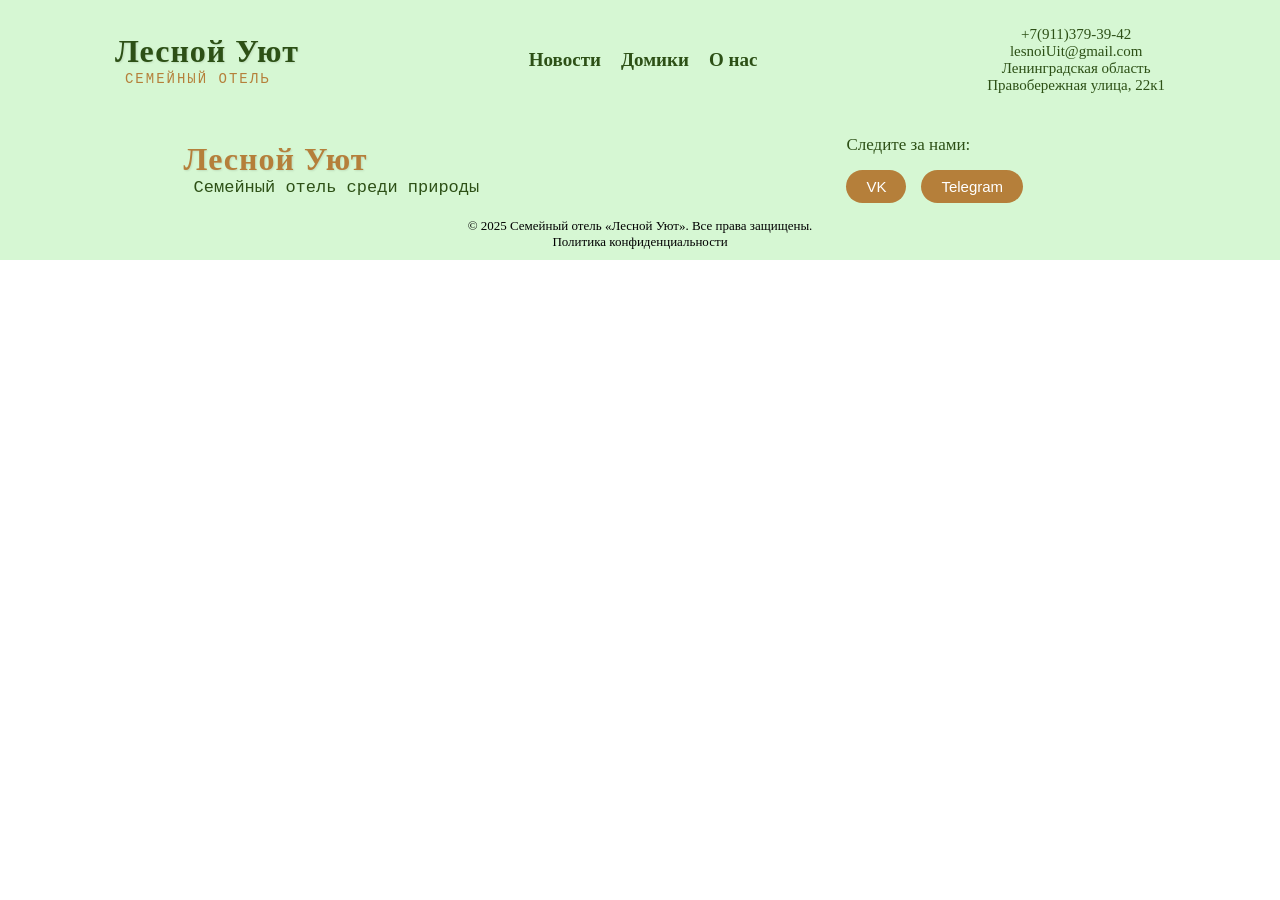
==== about.html @ c1853cf2 "add header and footer in other html" ====
<!DOCTYPE html>
<html lang="ru">
<head>
    <meta charset="UTF-8">
    <meta name="viewport" content="width=device-width, initial-scale=1.0">
    <title>Document</title>
    <link rel="stylesheet" href="static/css/style.css"/>
</head>
<body>
    <header class="header">
        <a href="/index.html" class="header_link">
            <div class="header_container">
                <h1 class="header_title">Лесной Уют</h1>
                <h5 class="header_title_2">Семейный отель</h5>
            </div>
        </a>
        <nav class="header_nav">
            <ul class="header_ul">
                <li><a href="/news.html" class="header_li">Новости</a></li>
                <li><a href="/service/catalog.html" class="header_li">Домики</a></li>
                <li><a href="/about.html" class="header_li">О нас</a></li>
            </ul>
        </nav>
        <address class="header_address">
            <a class="phone" href="tel:+70000000000">+7(911)379-39-42</a>
            <a class="mail" href="mailto:mail@example.com">lesnoiUit@gmail.com</a>
            <a class="address">Ленинградская область</a>
            <a class="address">Правобережная улица, 22к1</a>
        </address>
    </header>
    <main class="main">
        
    </main>
    <footer class="footer">
        <div class="footer_container">
            <div class="footer_main">
                <div class="footer_logo">
                    <h3 class="footer_title">Лесной Уют</h3>
                    <p class="footer_subtitle">Семейный отель среди природы</p>
                </div>
                <div class="footer_social">
                    <p class="social_text">Следите за нами:</p>
                    <div class="social_links">
                        <button href="#" class="social_link"><a href="https://vk.com/" class="link_text">VK</a></button>
                        <button href="#" class="social_link"><a a href="https://web.telegram.org/" class="link_text">Telegram</a></button>
                    </div>
                </div>
            </div>
            <div class="footer_bottom">
                <p class="copyright">© 2025 Семейный отель «Лесной Уют». Все права защищены.</p>
                <a href="#" class="privacy_link">Политика конфиденциальности</a>
            </div>
        </div>
    </footer>
</body>
</html>
---- static/css/style.css ----
* { margin: 0; padding: 0; box-sizing: border-box; }

body {
    max-width: 1600px;
    width: 100%;
    margin-left: 0;
    padding: 0;
}

.header {
    display: flex;
    flex-direction: row;
    justify-content: space-around;
    align-items: center;
    height: 120px;
    max-width: 100%;
    background-color: #d6f7d3;
    color: black;
}

.header_container {
    display: flex;
    flex-direction: column;
    gap: 0.5px;
    font-family: "Courier New", monospace;
}

.header_title {
    font-family: "Georgia", serif;
    font-size: 32px;
    color: #2d5016;
    letter-spacing: 1px;
    text-shadow: 1px 1px 2px rgba(0, 0, 0, 0.1);
} 

.header_title_2 {
    font-size: 14px;
    color: #b57f3a;
    font-weight: 500;
    letter-spacing: 2px;
    text-transform: uppercase;
    position: relative;
    padding-left: 10px;
}


.header_ul {
    display: flex;
    flex-direction: row;
    gap: 20px;
    list-style-type: none;
}

.header_li {
    text-decoration: none;
    color: #2d5016;
    font-size: 19px;
    font-weight: 600;
    padding: 8px 0;
}

.header_li:hover {
    text-decoration: underline;
    color: #5d401a;
}

.header_link {
    text-decoration: none;
    color: inherit;
    display: inline-block;
}

.header_link:hover .header_container {
    opacity: 0.8;
}

.header_address {
    display: flex;
    flex-direction: column;
}

.header_address {
    font-style: normal;
    font-size: 15px;
    color: #2d5016;
    text-align: center;
}

.phone,
.mail {
    text-decoration: none;
    color: #2d5016;
}

.main {
    max-width: 100%;
}

.main_photo {
    height: 710px;
    background-image: url(../images/les2.jpg);
    background-repeat: no-repeat;
    object-fit: contain;
    object-position: bottom;
    background-size: 100% auto;
    display: flex;
    flex-direction: column;
    align-items: start;
    justify-content: center;
    gap: 25px;
    padding-left: 10%;
}


.section_text {
    color: white;
    font-family: "Georgia", serif;
    font-size: 4.5rem;
    text-shadow: 2px 2px 8px rgba(0, 0, 0, 0.5);
    line-height: 1.2;
    max-width: 800px;
}

.section_button {
    display: inline-block;
    padding: 18px 45px;
    background: linear-gradient(135deg, #b57f3a 0%, #d4a259 100%);
    color: white;
    text-decoration: none;
    font-size: 18px;
    font-weight: 600;
    border-radius: 12px;
    transition: all 0.3s ease;
    text-transform: uppercase;
    letter-spacing: 1.5px;
    border: none;
    cursor: pointer;
    box-shadow: 0 6px 20px rgba(181, 127, 58, 0.3);
}
.main_osoben {
    max-width: 1200px;
    padding: 100px 20px;
    margin: 0 auto;
    display: flex;
    flex-direction: column;
    align-items: center;
    gap: 60px;
}

.osoben_title {
    text-align: center;
    font-family: "Georgia", serif;
    font-size: 42px;
    color: #2d5016;
    margin-bottom: 20px;
    position: relative;
    padding-bottom: 20px;
}

.osoben_title::after {
    content: '';
    position: absolute;
    bottom: 0;
    left: 50%;
    transform: translateX(-50%);
    width: 100px;
    height: 3px;
    background: linear-gradient(90deg, #b57f3a, #e0a95c);
    border-radius: 2px;
}

.osoben_container {
    display: flex;
    justify-content: center;
    gap: 40px;
    flex-wrap: wrap;
}

.family,
.nature,
.kitchen {
    flex: 1;
    min-width: 300px;
    max-width: 380px;
    display: flex;
    flex-direction: column;
    align-items: center;
    background: white;
    border-radius: 25px;
    padding: 40px 30px;
    box-shadow: 0 15px 35px rgba(139, 195, 74, 0.1);
    transition: all 0.4s ease;
    border: 1px solid rgba(139, 195, 74, 0.1);
    position: relative;
    overflow: hidden;
}


.image_osoben {
    width: 100px;
    height: 100px;
    margin: 0 auto 25px;
    border-radius: 50%;
    border: 4px solid #f0faef;
    box-shadow: 0 5px 15px rgba(0, 0, 0, 0.1);
    object-fit: cover;
    transition: transform 0.3s ease;
}

.osoben_container_title {
    font-family: "Georgia", serif;
    font-size: 24px;
    color: #2d5016;
    margin-bottom: 20px;
    font-weight: 600;
}

.osoben_text {
    width: 100%;
    color: #666;
    font-size: 16px;
    line-height: 1.7;
    text-align: center;
    margin-top: 10px; 
}
.main_domiki {
    max-width: 100%;
    padding: 80px 20px;
    margin: 0 auto;
    display: flex;
    flex-direction: column;
    align-items: center;
    gap: 50px;
    background: linear-gradient(135deg, #f0faef 0%, #e8f5e8 100%);
    position: relative;
    overflow: hidden;
}

.title_container {
    text-align: center;
    max-width: 900px;
    margin-bottom: 20px;
}

.domiki_title {
    font-family: "Georgia", serif;
    font-size: 42px;
    color: #2d5016;
    margin-bottom: 20px;
    position: relative;
    padding-bottom: 15px;
}

.domiki_title::after {
    content: '';
    position: absolute;
    bottom: 0;
    left: 50%;
    transform: translateX(-50%);
    width: 150px;
    height: 3px;
    background: linear-gradient(90deg, #b57f3a, #e0a95c);
    border-radius: 2px;
}

.domiki_title_5 {
    color: #5a5a5a;
    font-family: "Segoe UI", Tahoma, Geneva, Verdana, sans-serif;
    font-size: 18px;
    line-height: 1.7;
    width: 80%;
    max-width: 800px;
    margin: 0 auto;
    text-align: center;
    font-weight: 400;
}

.domiki_container {
    width: 90%;
    max-width: 1400px;
    display: grid;
    grid-template-columns: repeat(auto-fit, minmax(350px, 1fr));
    gap: 40px;
    margin: 0 auto;
    padding: 20px;
}

.safari,
.sfera,
.derevo,
.izb,
.shater,
.derevo_2 {
    display: flex;
    flex-direction: column;
    align-items: center;
    gap: 20px;
    background-color: white;
    border-radius: 20px;
    padding: 25px;
    box-shadow: 0 10px 30px rgba(139, 195, 74, 0.1);
    transition: all 0.4s cubic-bezier(0.175, 0.885, 0.32, 1.275);
    border: 1px solid rgba(139, 195, 74, 0.2);
    position: relative;
    overflow: hidden;
}

.image_domiki {
    width: 100%;
    height: 250px;
    object-fit: cover;
    border-radius: 15px;
    transition: transform 0.5s ease;
    box-shadow: 0 5px 15px rgba(0, 0, 0, 0.1);
}

.domiki_text {
    width: 90%;
    color: #5a5a5a;
    font-family: "Segoe UI", Tahoma, Geneva, Verdana, sans-serif;
    font-size: 16px;
    line-height: 1.6;
    text-align: center;
    margin: 10px 0;
    flex-grow: 1;
}

.domiki_button {
    display: inline-block;
    padding: 14px 35px;
    background: linear-gradient(135deg, #b57f3a 0%, #d4a259 100%);
    color: white;
    text-decoration: none;
    font-size: 14px;
    font-weight: 600;
    border-radius: 12px;
    transition: all 0.3s ease;
    text-transform: uppercase;
    letter-spacing: 1px;
    border: none;
    cursor: pointer;
    margin-top: 10px;
    box-shadow: 0 4px 15px rgba(181, 127, 58, 0.3);
    position: relative;
    overflow: hidden;
    width: 80%;
    max-width: 200px;
}

.safari::after {
    content: 'С банькой';
    position: absolute;
    top: 20px;
    left: -30px;
    background: #b57f3a;
    color: white;
    padding: 5px 35px;
    transform: rotate(-45deg);
    font-size: 12px;
    font-weight: 600;
    letter-spacing: 1px;
}

.sfera::after {
    content: 'Панорама';
    position: absolute;
    top: 20px;
    left: -30px;
    background: #8bc34a;
    color: white;
    padding: 5px 35px;
    transform: rotate(-45deg);
    font-size: 12px;
    font-weight: 600;
    letter-spacing: 1px;
}

.main_svazi {
    max-width: 1600px;
    padding: 80px 20px;
    margin: 0 auto;
    display: flex;
    flex-direction: column;
    align-items: center;
    border-radius: 20px;
    box-shadow: 0 10px 30px rgba(139, 195, 74, 0.1);
    margin-top: 50px;
}

.svazi_container {
    padding-top: 10px;
    text-align: center;
    display: flex;
    flex-direction: column;
    gap: 25px;
    max-width: 800px;
    margin-bottom: 40px;
}

.svazi_title {
    font-family: "Georgia", serif;
    font-size: 36px;
    color: #2d5016;
    margin-bottom: 20px;
    position: relative;
    padding-bottom: 15px;
}

.svazi_title::after {
    content: '';
    position: absolute;
    bottom: 0;
    left: 50%;
    transform: translateX(-50%);
    width: 100px;
    height: 3px;
    background: linear-gradient(90deg, #b57f3a, #e0a95c);
    border-radius: 2px;
}

.svazi_text {
    color: #5a5a5a;
    font-family: "Segoe UI", Tahoma, Geneva, Verdana, sans-serif;
    font-size: 18px;
    line-height: 1.7;
    text-align: center;
    max-width: 700px;
    margin: 0 auto;
}

.svazi_text:first-of-type {
    font-size: 20px;
    color: #3a3a3a;
    font-weight: 500;
}

.svazi_tabl {
    margin-top: 30px;
    display: flex;
    flex-direction: column;
    align-items: center;
    gap: 30px;
    width: 90%;
    max-width: 600px;
    background-color: linear-gradient(135deg, #f0faef 0%, #e8f5e8 100%);
    padding: 40px;
    border-radius: 20px;
    box-shadow: 0 8px 25px rgba(139, 195, 74, 0.15);
    border: 1px solid rgba(181, 127, 58, 0.1);
    transition: transform 0.3s ease, box-shadow 0.3s ease;
}

.tabl_title {
    font-family: "Georgia", serif;
    font-size: 28px;
    color: #2d5016;
    font-weight: 600;
    margin-bottom: 10px;
    text-align: center;
}

.svazi_tabl input,
.svazi_tabl textarea {
    width: 100%;
    padding: 16px 20px;
    background-color: #fff9f0;
    border: 2px solid #e8d4b8;
    border-radius: 12px;
    font-family: "Segoe UI", Tahoma, Geneva, Verdana, sans-serif;
    font-size: 16px;
    color: #333;
    transition: all 0.3s ease;
    box-sizing: border-box;
}



.svazi_tabl input::placeholder,
.svazi_tabl textarea::placeholder {
    color: #8a8a8a;
    font-family: "Segoe UI", Tahoma, Geneva, Verdana, sans-serif;
    font-size: 15px;
    opacity: 0.8;
}

.svazi_tabl textarea {
    height: 180px;
    resize: vertical;
    min-height: 120px;
    line-height: 1.5;
    margin-bottom: 10px;
}


.tabl_button {
    display: inline-block;
    padding: 18px 45px;
    background: linear-gradient(135deg, #b57f3a 0%, #d4a259 100%);
    color: white;
    text-decoration: none;
    font-size: 16px;
    font-weight: 600;
    border-radius: 12px;
    transition: all 0.3s ease;
    text-transform: uppercase;
    letter-spacing: 1px;
    border: none;
    cursor: pointer;
    margin-top: 10px;
    box-shadow: 0 4px 15px rgba(181, 127, 58, 0.3);
    position: relative;
    overflow: hidden;
}

.footer {
    max-width: 100%;
    height: 140px;
    background-color: #d6f7d3;
    display: flex;
    flex-direction: column;
}

.footer_main {
    display: flex;
    flex-direction: row;
    align-items: center;
    justify-content: space-around;
}

.footer_logo {
    display: flex;
    flex-direction: column;
    gap: 0.5px;
    font-family: "Courier New", monospace;
    margin-top: 15px;
}

.footer_title {
    font-family: "Georgia", serif;
    font-size: 32px;
    color: #b57f3a;
    letter-spacing: 1px;
    text-shadow: 1px 1px 2px rgba(0, 0, 0, 0.1);
}

.footer_subtitle {
    font-family: "Courier New", monospace;
    font-size: 17px;
    color: #2d5016;
    font-weight: 500;
    padding-left: 10px;
}

.footer_social {
    min-width: 250px;
    margin-top: 15px;
}

.social_text {
    color: #2d5016;
    font-weight: 500;
    margin-bottom: 15px;
    font-size: 17px;
    align-items: center;
}

.social_links {
    display: flex;
    gap: 15px;
}

.social_link {
    border: none;
    display: inline-block;
    padding: 8px 20px;
    background-color: #b57f3a;
    border-radius: 20px;
    font-size: 14px;
}

.link_text {
    text-decoration: none;
    color: white;
    font-size: 15px;
    font-weight: 500;
}

.footer_bottom {
    display: flex;
    flex-direction: column;
    align-items: center;
    padding-top: 15px;
    font-size: 13px;
}

.privacy_link {
    text-decoration: none;
    color: black;
}
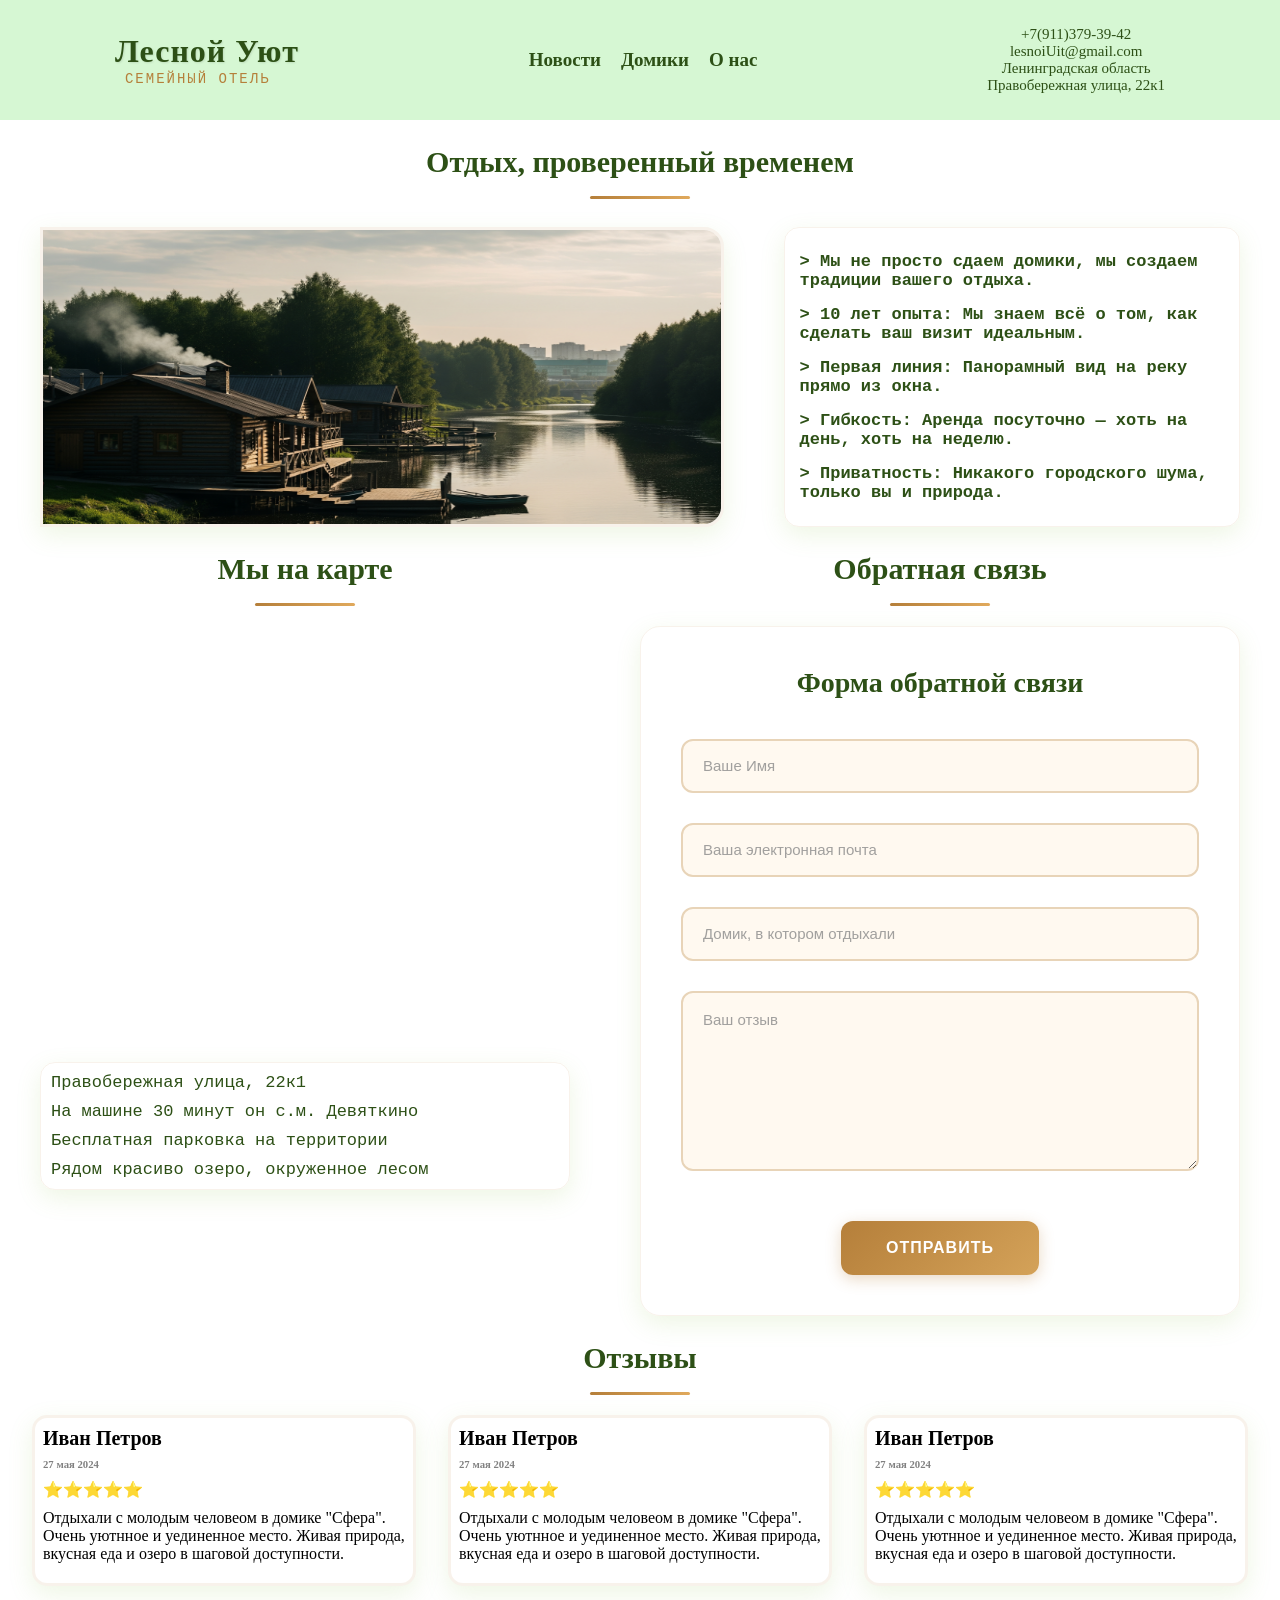
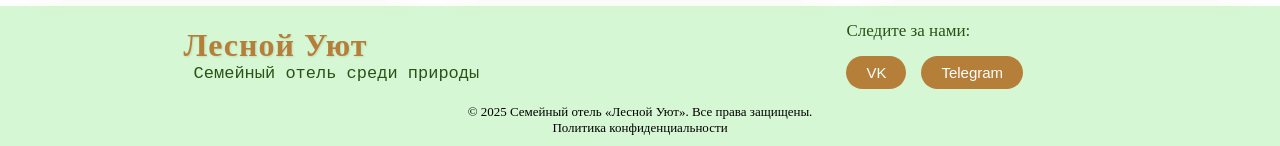
==== commit f9a32b9d: "about" ====
--- a/about.html
+++ b/about.html
@@ -5,6 +5,7 @@
     <meta name="viewport" content="width=device-width, initial-scale=1.0">
     <title>Document</title>
     <link rel="stylesheet" href="static/css/style.css"/>
+    <link rel="stylesheet" href="static/css/about.css"/>
 </head>
 <body>
     <header class="header">
@@ -29,7 +30,79 @@
         </address>
     </header>
     <main class="main">
-        
+        <section class="section_info">
+            <h3 class="info_title">Отдых, проверенный временем</h3>
+            <div class="info_container">
+                <img class="info_image" src="static/images/info2.png"/>
+                <div class="container_text">
+                    <p class="info_text">> Мы не просто сдаем домики, мы создаем традиции вашего отдыха.</p>
+                    <p class="info_text">> 10 лет опыта: Мы знаем всё о том, как сделать ваш визит идеальным.</p>
+                    <p class="info_text">> Первая линия: Панорамный вид на реку прямо из окна.</p>
+                    <p class="info_text">> Гибкость: Аренда посуточно — хоть на день, хоть на неделю.</p>
+                    <p class="info_text">> Приватность: Никакого городского шума, только вы и природа.</p>
+                </div>
+            </div>
+        </section>
+        <section class="section_map">
+            <div class="map">
+                <h2 class="map_title">Мы на карте</h2>
+                <div class="map_container">
+                    <iframe class="map_tabl"
+                    src="https://yandex.ru/map-widget/v1/?um=constructor%3A91652b79991ecb75947cbf6378f53c416816dc33367e64e46470ac281bd2a720&amp;
+                    source=constructor"
+                    width="500" 
+                    height="400" 
+                    frameborder="0">
+                    </iframe>
+                    <div class="mapText_container">
+                        <p class="map_text">Правобережная улица, 22к1</p>
+                        <p class="map_text">На машине 30 минут он с.м. Девяткино</p>
+                        <p class="map_text">Бесплатная парковка на территории</p>
+                        <p class="map_text">Рядом красиво озеро, окруженное лесом</p>
+                    </div>
+                </div>
+            </div>
+            <div class="svazi">
+                <h2 class="svazi_title">Обратная связь</h2>
+                <div class="svazi_tabl">
+                    <h4 class="tabl_title">Форма обратной связи</h4>
+                    <input  type="text" placeholder="Ваше Имя" required>
+                    <input type="email" placeholder="Ваша электронная почта" required>
+                    <input type="text" placeholder="Домик, в котором отдыхали" required>
+                    <textarea class="message" name="message" placeholder="Ваш отзыв" maxlength="1000"></textarea>
+                    <button class="tabl_button">Отправить</button>
+                </div>
+            </div>
+        </section>
+        <section class="section_reviews">
+            <h3 class="reviews_title">Отзывы</h3>
+            <div class="reviews_container">
+                <div class="reviews">
+                    <h4 class="reviews_name">Иван Петров</h4>
+                    <h6 class="reviews_data">27 мая 2024</h6>
+                    <p class="reviews_stars">⭐⭐⭐⭐⭐</p>
+                    <p class="reviews_text">Отдыхали с молодым человеом в домике "Сфера". Очень уютнное и 
+                        уединенное место. Живая природа, вкусная еда и озеро в шаговой доступности.</p>
+                    </p>
+                </div>
+                <div class="reviews">
+                    <h4 class="reviews_name">Иван Петров</h4>
+                    <h6 class="reviews_data">27 мая 2024</h6>
+                    <p class="reviews_stars">⭐⭐⭐⭐⭐</p>
+                    <p class="reviews_text">Отдыхали с молодым человеом в домике "Сфера". Очень уютнное и 
+                        уединенное место. Живая природа, вкусная еда и озеро в шаговой доступности.</p>
+                    </p>
+                </div>
+                <div class="reviews">
+                    <h4 class="reviews_name">Иван Петров</h4>
+                    <h6 class="reviews_data">27 мая 2024</h6>
+                    <p class="reviews_stars">⭐⭐⭐⭐⭐</p>
+                    <p class="reviews_text">Отдыхали с молодым человеом в домике "Сфера". Очень уютнное и 
+                        уединенное место. Живая природа, вкусная еда и озеро в шаговой доступности.</p>
+                    </p>
+                </div>
+            </div>
+        </section>
     </main>
     <footer class="footer">
         <div class="footer_container">
--- a/static/css/style.css
+++ b/static/css/style.css
@@ -375,143 +375,6 @@
     letter-spacing: 1px;
 }
 
-.main_svazi {
-    max-width: 1600px;
-    padding: 80px 20px;
-    margin: 0 auto;
-    display: flex;
-    flex-direction: column;
-    align-items: center;
-    border-radius: 20px;
-    box-shadow: 0 10px 30px rgba(139, 195, 74, 0.1);
-    margin-top: 50px;
-}
-
-.svazi_container {
-    padding-top: 10px;
-    text-align: center;
-    display: flex;
-    flex-direction: column;
-    gap: 25px;
-    max-width: 800px;
-    margin-bottom: 40px;
-}
-
-.svazi_title {
-    font-family: "Georgia", serif;
-    font-size: 36px;
-    color: #2d5016;
-    margin-bottom: 20px;
-    position: relative;
-    padding-bottom: 15px;
-}
-
-.svazi_title::after {
-    content: '';
-    position: absolute;
-    bottom: 0;
-    left: 50%;
-    transform: translateX(-50%);
-    width: 100px;
-    height: 3px;
-    background: linear-gradient(90deg, #b57f3a, #e0a95c);
-    border-radius: 2px;
-}
-
-.svazi_text {
-    color: #5a5a5a;
-    font-family: "Segoe UI", Tahoma, Geneva, Verdana, sans-serif;
-    font-size: 18px;
-    line-height: 1.7;
-    text-align: center;
-    max-width: 700px;
-    margin: 0 auto;
-}
-
-.svazi_text:first-of-type {
-    font-size: 20px;
-    color: #3a3a3a;
-    font-weight: 500;
-}
-
-.svazi_tabl {
-    margin-top: 30px;
-    display: flex;
-    flex-direction: column;
-    align-items: center;
-    gap: 30px;
-    width: 90%;
-    max-width: 600px;
-    background-color: linear-gradient(135deg, #f0faef 0%, #e8f5e8 100%);
-    padding: 40px;
-    border-radius: 20px;
-    box-shadow: 0 8px 25px rgba(139, 195, 74, 0.15);
-    border: 1px solid rgba(181, 127, 58, 0.1);
-    transition: transform 0.3s ease, box-shadow 0.3s ease;
-}
-
-.tabl_title {
-    font-family: "Georgia", serif;
-    font-size: 28px;
-    color: #2d5016;
-    font-weight: 600;
-    margin-bottom: 10px;
-    text-align: center;
-}
-
-.svazi_tabl input,
-.svazi_tabl textarea {
-    width: 100%;
-    padding: 16px 20px;
-    background-color: #fff9f0;
-    border: 2px solid #e8d4b8;
-    border-radius: 12px;
-    font-family: "Segoe UI", Tahoma, Geneva, Verdana, sans-serif;
-    font-size: 16px;
-    color: #333;
-    transition: all 0.3s ease;
-    box-sizing: border-box;
-}
-
-
-
-.svazi_tabl input::placeholder,
-.svazi_tabl textarea::placeholder {
-    color: #8a8a8a;
-    font-family: "Segoe UI", Tahoma, Geneva, Verdana, sans-serif;
-    font-size: 15px;
-    opacity: 0.8;
-}
-
-.svazi_tabl textarea {
-    height: 180px;
-    resize: vertical;
-    min-height: 120px;
-    line-height: 1.5;
-    margin-bottom: 10px;
-}
-
-
-.tabl_button {
-    display: inline-block;
-    padding: 18px 45px;
-    background: linear-gradient(135deg, #b57f3a 0%, #d4a259 100%);
-    color: white;
-    text-decoration: none;
-    font-size: 16px;
-    font-weight: 600;
-    border-radius: 12px;
-    transition: all 0.3s ease;
-    text-transform: uppercase;
-    letter-spacing: 1px;
-    border: none;
-    cursor: pointer;
-    margin-top: 10px;
-    box-shadow: 0 4px 15px rgba(181, 127, 58, 0.3);
-    position: relative;
-    overflow: hidden;
-}
-
 .footer {
     max-width: 100%;
     height: 140px;
--- a/static/css/about.css
+++ b/static/css/about.css
@@ -0,0 +1,259 @@
+.section_map {
+    max-width: 1200px;
+    margin: 0 auto;
+    display: grid;
+    grid-template-columns: repeat(2,1fr);
+    gap: 70px;
+}
+
+.map_tabl {
+    margin-top: 16px;
+    border-radius: 15px;
+    
+}
+
+.map_container {
+    display: flex;
+    flex-direction: column;
+    align-items: center;
+    gap: 20px;
+}
+
+.map_text {
+    font-family: "Courier New", monospace;
+    font-size: 17px;
+    color: #2d5016;
+    font-weight: 500;
+    padding-left: 10px;
+    margin: 10px auto;
+}
+
+.mapText_container {
+    background-color: linear-gradient(135deg, #f0faef 0%, #e8f5e8 100%);
+    width: 100%;
+    border-radius: 15px;
+    box-shadow: 0 8px 25px rgba(139, 195, 74, 0.15);
+    border: 1px solid rgba(181, 127, 58, 0.1);
+    transition: transform 0.3s ease, box-shadow 0.3s ease;
+}
+
+.map_title,
+.svazi_title, 
+.info_title,
+.reviews_title {
+    padding-top: 10px;
+    text-align: center;
+    font-family: "Georgia", serif;
+    font-size: 30px;
+    color: #2d5016;
+    margin-bottom: 20px;
+    position: relative;
+    padding-bottom: 20px;
+}
+
+.map_title::after,
+.svazi_title::after,
+.info_title::after,
+.reviews_title::after
+{
+    content: '';
+    position: absolute;
+    bottom: 0;
+    left: 50%;
+    transform: translateX(-50%);
+    width: 100px;
+    height: 3px;
+    background: linear-gradient(90deg, #b57f3a, #e0a95c);
+    border-radius: 2px;
+}
+
+.svazi_tabl {
+    margin-top: 15px;
+    margin-bottom: 15px;
+    display: flex;
+    flex-direction: column;
+    align-items: center;
+    gap: 30px;
+    width: 600px;
+    background-color: linear-gradient(135deg, #f0faef 0%, #e8f5e8 100%);
+    padding: 40px;
+    border-radius: 20px;
+    box-shadow: 0 8px 25px rgba(139, 195, 74, 0.15);
+    border: 1px solid rgba(181, 127, 58, 0.1);
+    transition: transform 0.3s ease, box-shadow 0.3s ease;
+}
+
+.tabl_title {
+    padding: 30px auto;
+    font-family: "Georgia", serif;
+    font-size: 28px;
+    color: #2d5016;
+    font-weight: 600;
+    margin-bottom: 10px;
+    text-align: center;
+}
+
+.svazi_tabl input,
+.svazi_tabl textarea {
+    width: 100%;
+    padding: 16px 20px;
+    background-color: #fff9f0;
+    border: 2px solid #e8d4b8;
+    border-radius: 12px;
+    font-family: "Segoe UI", Tahoma, Geneva, Verdana, sans-serif;
+    font-size: 16px;
+    color: #333;
+    transition: all 0.3s ease;
+    box-sizing: border-box;
+}
+
+.svazi_tabl input:hover,
+.svazi_tabl textarea:hover {
+    border-color: #d6f7d3;
+}
+
+
+
+.svazi_tabl input::placeholder,
+.svazi_tabl textarea::placeholder {
+    color: #8a8a8a;
+    font-family: "Segoe UI", Tahoma, Geneva, Verdana, sans-serif;
+    font-size: 15px;
+    opacity: 0.8;
+}
+
+.svazi_tabl textarea {
+    height: 180px;
+    resize: vertical;
+    min-height: 120px;
+    line-height: 1.5;
+    margin-bottom: 10px;
+}
+
+.tabl_button {
+    display: inline-block;
+    padding: 18px 45px;
+    background: linear-gradient(135deg, #b57f3a 0%, #d4a259 100%);
+    color: white;
+    text-decoration: none;
+    font-size: 16px;
+    font-weight: 600;
+    border-radius: 12px;
+    transition: all 0.3s ease;
+    text-transform: uppercase;
+    letter-spacing: 1px;
+    border: none;
+    cursor: pointer;
+    margin-top: 10px;
+    box-shadow: 0 4px 15px rgba(181, 127, 58, 0.3);
+    position: relative;
+    overflow: hidden;
+}
+
+.section_info {
+    max-width: 1200px;
+    margin: 15px auto;
+}
+
+.info_container {
+    display: flex;
+    flex-direction: row;
+    gap: 60px;
+    align-items: center;
+    justify-content: space-around;
+    padding-top: 20px;
+}
+
+.container_text {
+    display: flex;
+    flex-direction: column;
+    gap: 15px;
+    align-items: start;
+    padding-left: 15px;
+    justify-content: center;
+    background-color: linear-gradient(135deg, #f0faef 0%, #e8f5e8 100%);
+    width: 40%;
+    height: 300px;
+    border-radius: 15px;
+    box-shadow: 0 8px 25px rgba(139, 195, 74, 0.15);
+    border: 1px solid rgba(181, 127, 58, 0.1);
+    transition: transform 0.3s ease, box-shadow 0.3s ease;
+}
+
+.info_title {
+    text-align: center;
+    margin-bottom: 8px;
+}
+
+.info_image {
+    height: 300px;
+    width: 60%;
+    border-radius: 0 20px 20px 0;
+    box-shadow: 0 8px 25px rgba(139, 195, 74, 0.15);
+    border: 3px solid rgba(181, 127, 58, 0.1);
+    transition: transform 0.3s ease, box-shadow 0.3s ease;
+}
+
+.info_text {
+    text-align: start;
+    font-family: "Courier New", monospace;
+    font-size: 17px;
+    color: #2d5016;
+    font-weight: 600;
+}
+
+.paragraph {
+    color: #e0a95c;
+}
+
+.section__reviews {
+    max-width: 1200px;
+    width: 100%;
+    margin: 15px auto;
+}
+
+.reviews_container {
+    width: 100%;
+    display: flex;
+    flex-direction: row;
+    align-items: center;
+    justify-content: space-evenly;
+    padding-bottom: 20px;
+}
+
+.reviews {
+    width: 30%;
+    display: flex;
+    flex-direction: column;
+    gap: 10px;
+    box-shadow: 0 8px 25px rgba(139, 195, 74, 0.15);
+    border: 3px solid rgba(181, 127, 58, 0.1);
+    transition: transform 0.3s ease, box-shadow 0.3s ease;
+    border-radius: 15px;
+}
+
+.reviews_name {
+    padding-left: 8px;
+    padding-top: 10px;
+    font-size: 20px;
+    line-height: 1;
+}
+
+.reviews_data {
+    padding-left: 8px;
+    color: gray
+}
+
+.reviews_stars {
+    padding-left: 8px;
+}
+
+.reviews_text {
+    padding-left: 8px;
+    padding-bottom: 10px;
+}
+
+
+
+
+
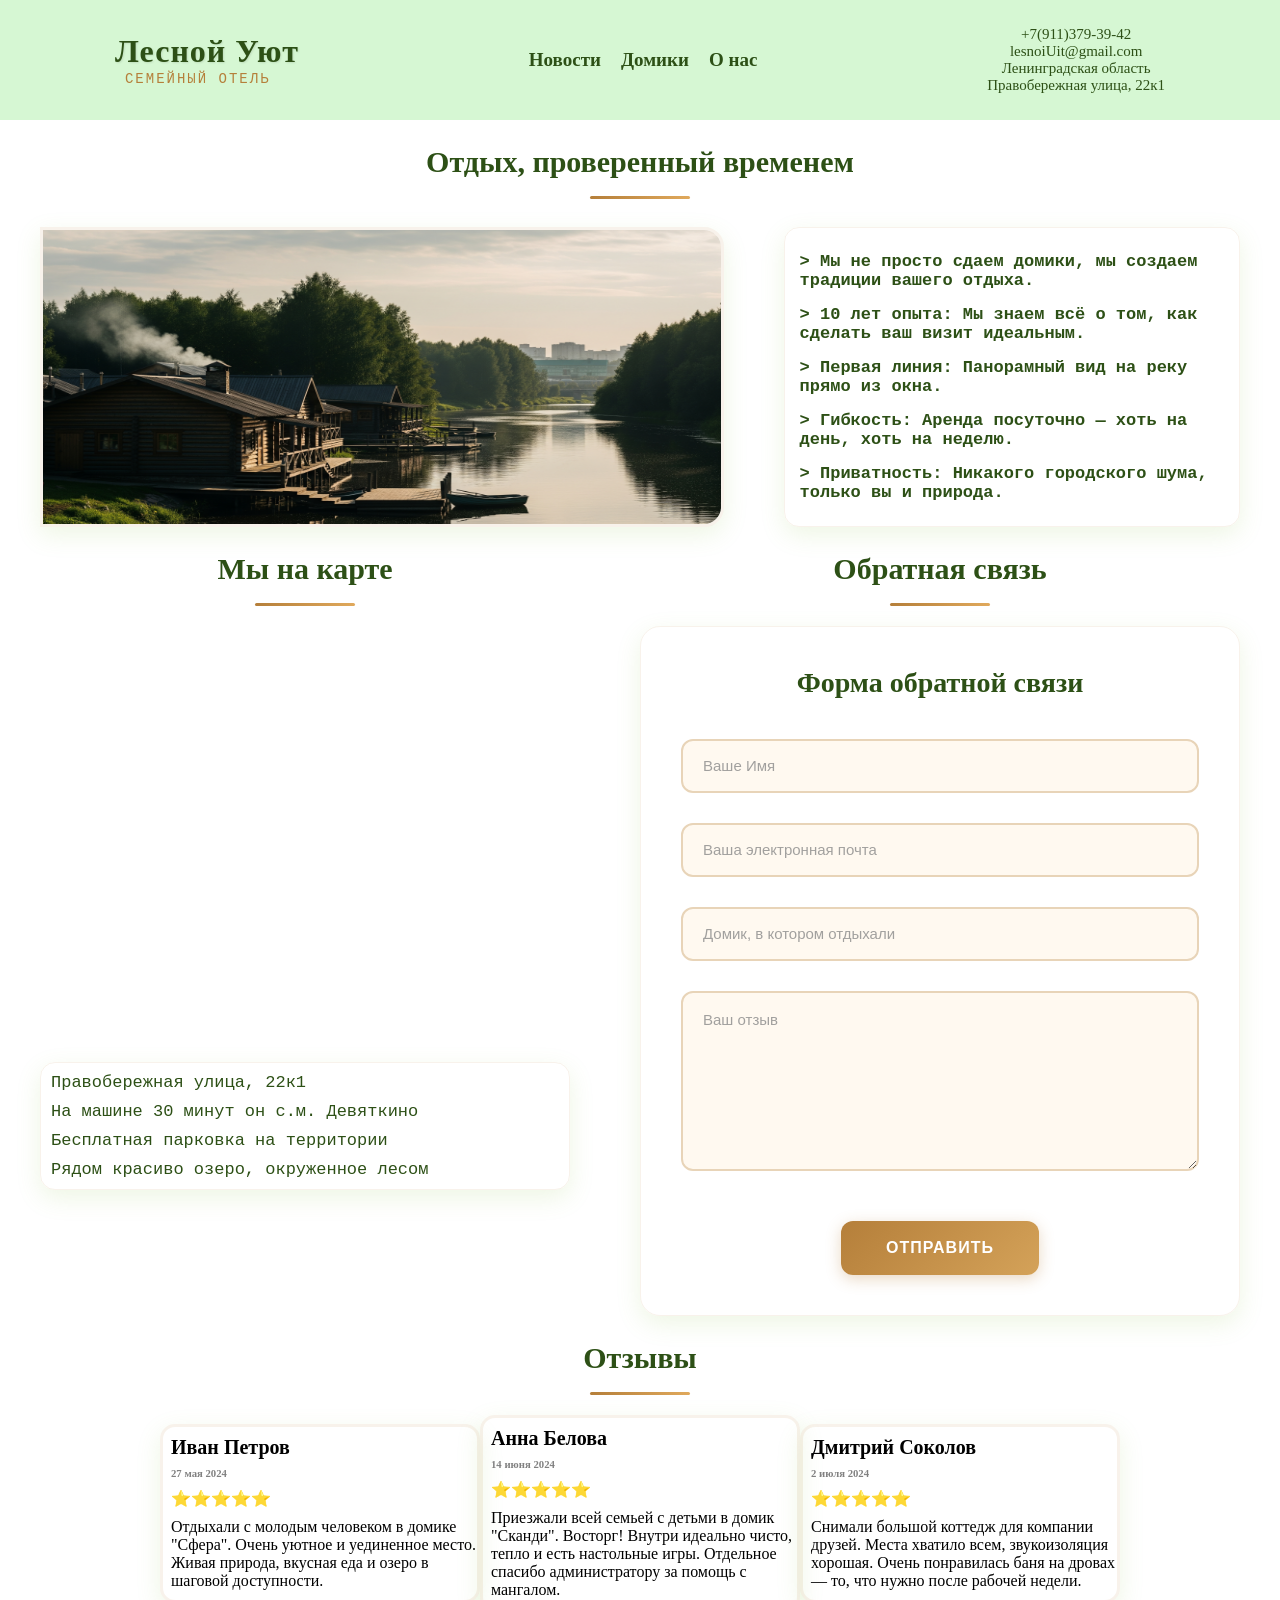
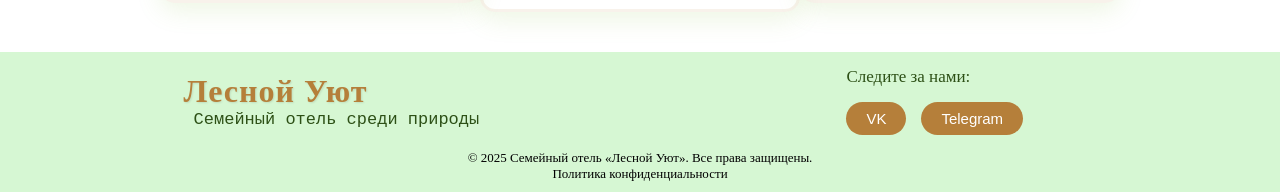
==== commit 47dbdff0: "fix about" ====
--- a/about.html
+++ b/about.html
@@ -77,30 +77,29 @@
         <section class="section_reviews">
             <h3 class="reviews_title">Отзывы</h3>
             <div class="reviews_container">
+                <div class="reviews_container">
                 <div class="reviews">
                     <h4 class="reviews_name">Иван Петров</h4>
                     <h6 class="reviews_data">27 мая 2024</h6>
                     <p class="reviews_stars">⭐⭐⭐⭐⭐</p>
-                    <p class="reviews_text">Отдыхали с молодым человеом в домике "Сфера". Очень уютнное и 
+                    <p class="reviews_text">Отдыхали с молодым человеком в домике "Сфера". Очень уютное и 
                         уединенное место. Живая природа, вкусная еда и озеро в шаговой доступности.</p>
-                    </p>
                 </div>
+
                 <div class="reviews">
-                    <h4 class="reviews_name">Иван Петров</h4>
-                    <h6 class="reviews_data">27 мая 2024</h6>
+                    <h4 class="reviews_name">Анна Белова</h4>
+                    <h6 class="reviews_data">14 июня 2024</h6>
                     <p class="reviews_stars">⭐⭐⭐⭐⭐</p>
-                    <p class="reviews_text">Отдыхали с молодым человеом в домике "Сфера". Очень уютнное и 
-                        уединенное место. Живая природа, вкусная еда и озеро в шаговой доступности.</p>
-                    </p>
+                    <p class="reviews_text">Приезжали всей семьей с детьми в домик "Сканди". Восторг! Внутри идеально чисто, тепло и есть настольные игры. Отдельное спасибо администратору за помощь с мангалом.</p>
                 </div>
+
                 <div class="reviews">
-                    <h4 class="reviews_name">Иван Петров</h4>
-                    <h6 class="reviews_data">27 мая 2024</h6>
+                    <h4 class="reviews_name">Дмитрий Соколов</h4>
+                    <h6 class="reviews_data">2 июля 2024</h6>
                     <p class="reviews_stars">⭐⭐⭐⭐⭐</p>
-                    <p class="reviews_text">Отдыхали с молодым человеом в домике "Сфера". Очень уютнное и 
-                        уединенное место. Живая природа, вкусная еда и озеро в шаговой доступности.</p>
-                    </p>
+                    <p class="reviews_text">Снимали большой коттедж для компании друзей. Места хватило всем, звукоизоляция хорошая. Очень понравилась баня на дровах — то, что нужно после рабочей недели.</p>
                 </div>
+            </div>
             </div>
         </section>
     </main>
--- a/static/css/about.css
+++ b/static/css/about.css
@@ -217,12 +217,12 @@
     display: flex;
     flex-direction: row;
     align-items: center;
-    justify-content: space-evenly;
+    justify-content: center;
     padding-bottom: 20px;
 }
 
 .reviews {
-    width: 30%;
+    width: 25%;
     display: flex;
     flex-direction: column;
     gap: 10px;
